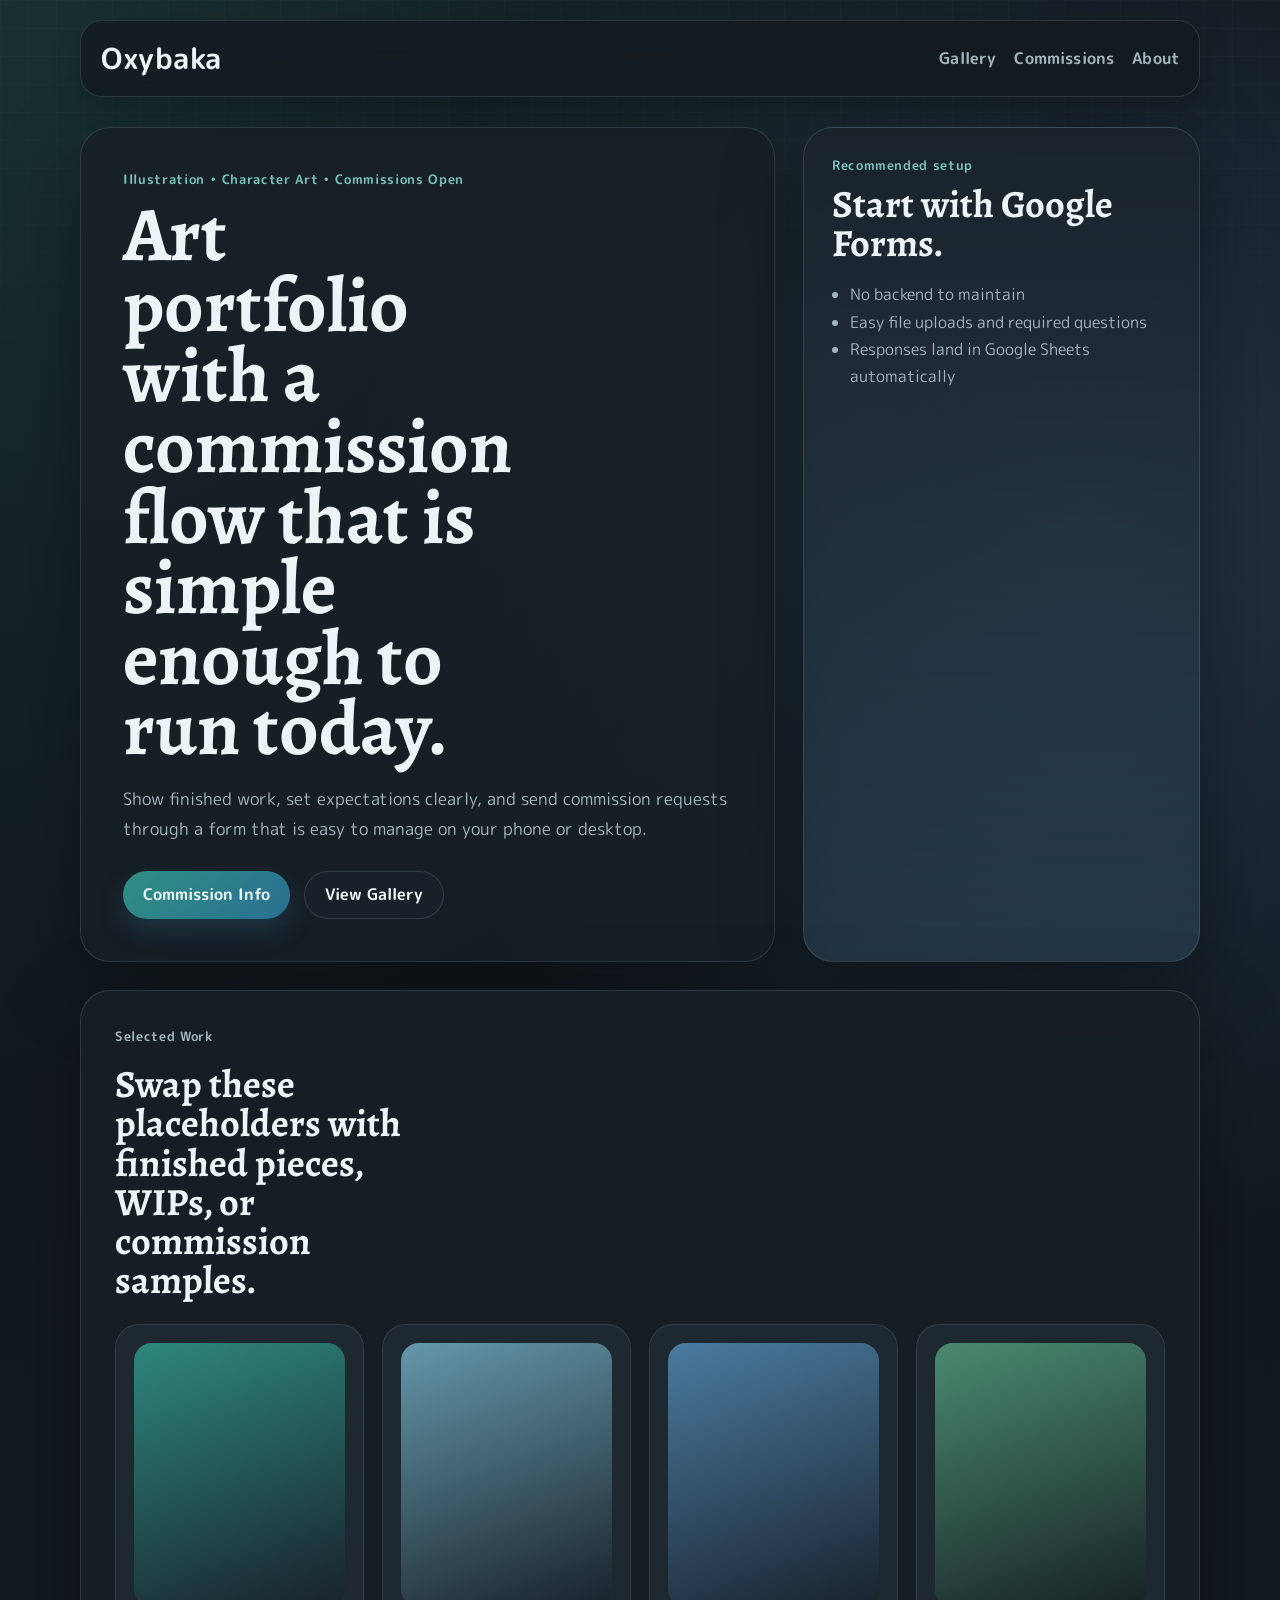
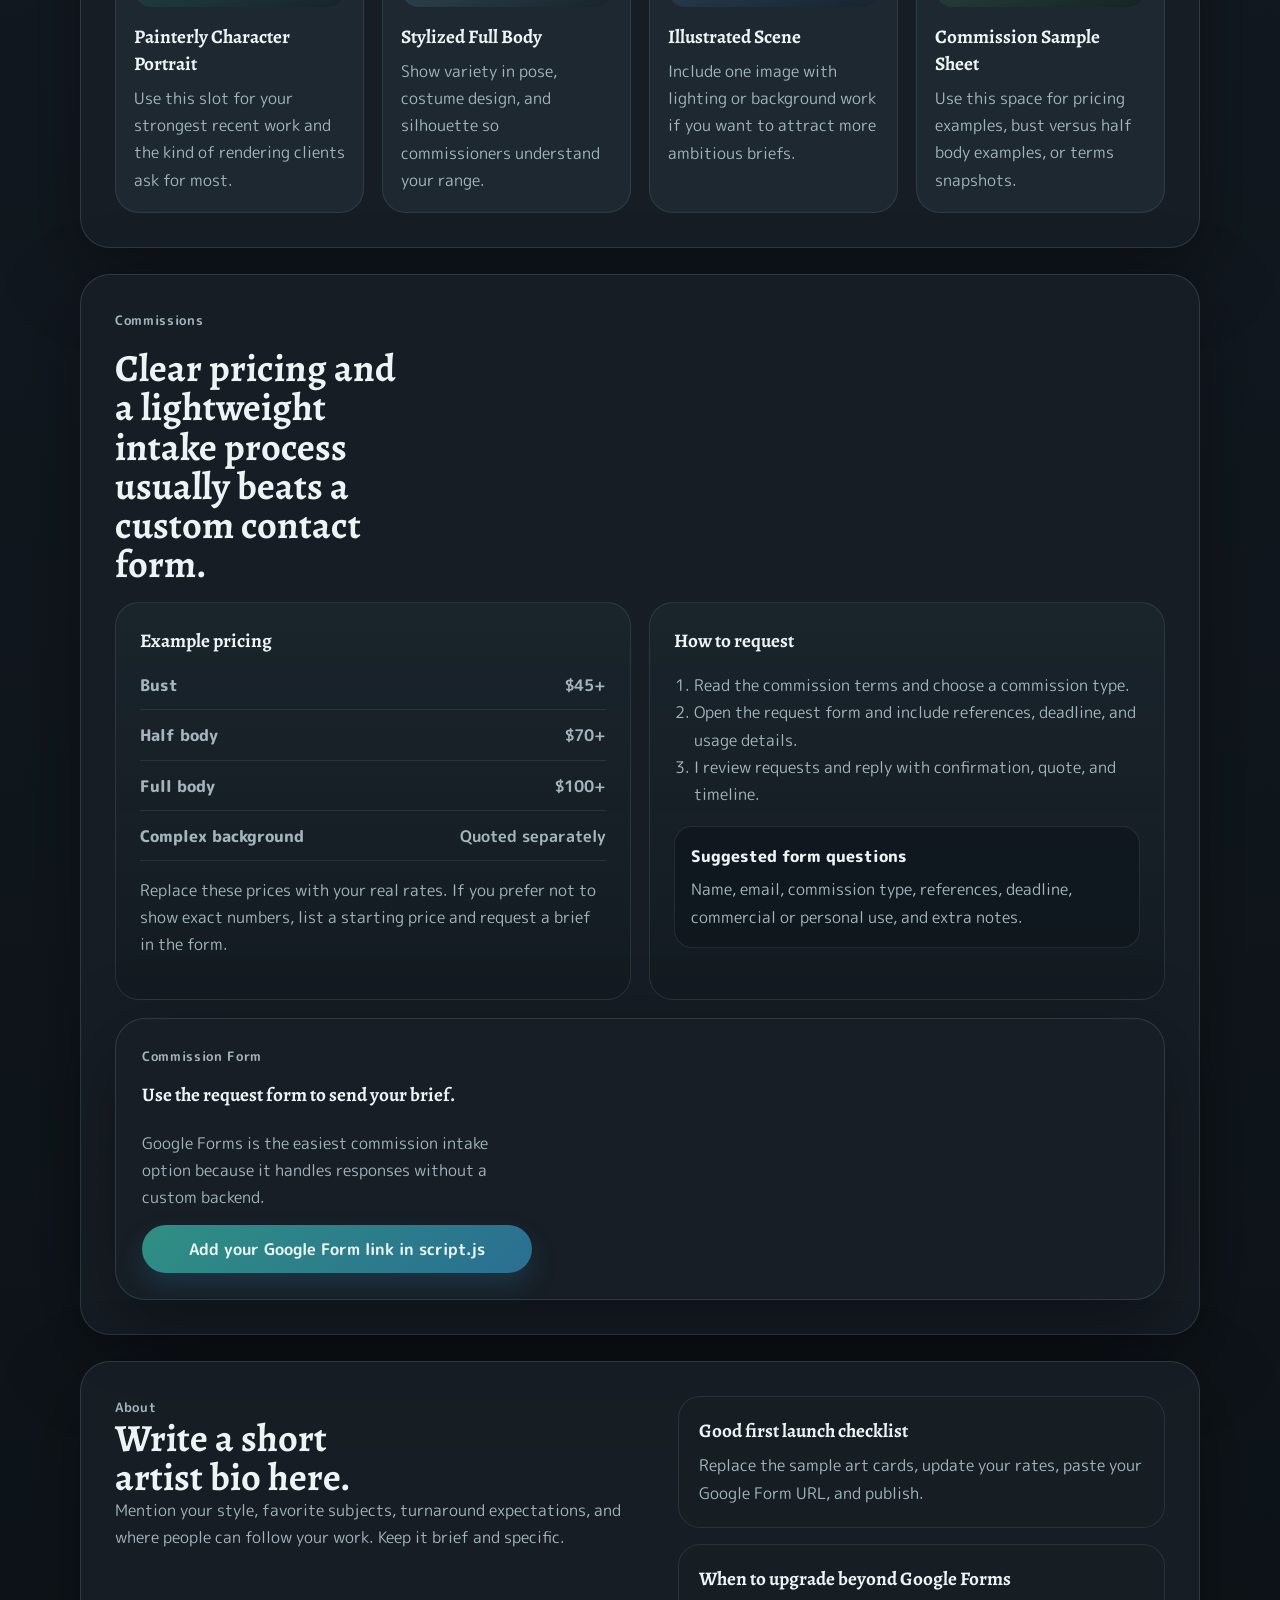
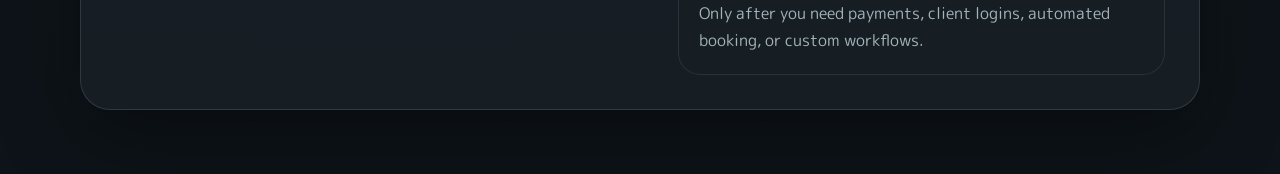
==== index.html @ 85d18ea1 "start" ====
<!DOCTYPE html>
<html lang="en">
  <head>
    <meta charset="UTF-8" />
    <meta name="viewport" content="width=device-width, initial-scale=1.0" />
    <title>Oxybaka Art</title>
    <meta
      name="description"
      content="Illustration portfolio and commission information for Oxybaka Art."
    />
    <link rel="preconnect" href="https://fonts.googleapis.com" />
    <link rel="preconnect" href="https://fonts.gstatic.com" crossorigin />
    <link
      href="https://fonts.googleapis.com/css2?family=Alegreya:wght@500;700&family=M+PLUS+Rounded+1c:wght@400;500;700;800&display=swap"
      rel="stylesheet"
    />
    <link rel="stylesheet" href="styles.css" />
  </head>
  <body>
    <div class="page-shell">
      <header class="site-header">
        <a class="brand" href="#top">Oxybaka</a>
        <nav class="site-nav" aria-label="Primary">
          <a href="#gallery">Gallery</a>
          <a href="#commissions">Commissions</a>
          <a href="#about">About</a>
        </nav>
      </header>

      <main id="top">
        <section class="hero">
          <div class="hero-copy">
            <p class="eyebrow">Illustration • Character Art • Commissions Open</p>
            <h1>Art portfolio with a commission flow that is simple enough to run today.</h1>
            <p class="hero-text">
              Show finished work, set expectations clearly, and send commission requests through a form
              that is easy to manage on your phone or desktop.
            </p>
            <div class="hero-actions">
              <a class="button button-primary" href="#commissions">Commission Info</a>
              <a class="button button-secondary" href="#gallery">View Gallery</a>
            </div>
          </div>
          <aside class="hero-panel">
            <p class="panel-kicker">Recommended setup</p>
            <h2>Start with Google Forms.</h2>
            <ul class="panel-list">
              <li>No backend to maintain</li>
              <li>Easy file uploads and required questions</li>
              <li>Responses land in Google Sheets automatically</li>
            </ul>
          </aside>
        </section>

        <section class="section section-gallery" id="gallery">
          <div class="section-heading">
            <p class="eyebrow">Selected Work</p>
            <h2>Swap these placeholders with finished pieces, WIPs, or commission samples.</h2>
          </div>
          <div class="gallery-grid">
            <article class="art-card accent-coral">
              <div class="art-swatch"></div>
              <h3>Painterly Character Portrait</h3>
              <p>Use this slot for your strongest recent work and the kind of rendering clients ask for most.</p>
            </article>
            <article class="art-card accent-gold">
              <div class="art-swatch"></div>
              <h3>Stylized Full Body</h3>
              <p>Show variety in pose, costume design, and silhouette so commissioners understand your range.</p>
            </article>
            <article class="art-card accent-sky">
              <div class="art-swatch"></div>
              <h3>Illustrated Scene</h3>
              <p>Include one image with lighting or background work if you want to attract more ambitious briefs.</p>
            </article>
            <article class="art-card accent-mint">
              <div class="art-swatch"></div>
              <h3>Commission Sample Sheet</h3>
              <p>Use this space for pricing examples, bust versus half body examples, or terms snapshots.</p>
            </article>
          </div>
        </section>

        <section class="section section-commission" id="commissions">
          <div class="section-heading compact">
            <p class="eyebrow">Commissions</p>
            <h2>Clear pricing and a lightweight intake process usually beats a custom contact form.</h2>
          </div>
          <div class="commission-layout">
            <div class="rates-card">
              <h3>Example pricing</h3>
              <dl class="rates-list">
                <div>
                  <dt>Bust</dt>
                  <dd>$45+</dd>
                </div>
                <div>
                  <dt>Half body</dt>
                  <dd>$70+</dd>
                </div>
                <div>
                  <dt>Full body</dt>
                  <dd>$100+</dd>
                </div>
                <div>
                  <dt>Complex background</dt>
                  <dd>Quoted separately</dd>
                </div>
              </dl>
              <p class="supporting-copy">
                Replace these prices with your real rates. If you prefer not to show exact numbers, list a starting
                price and request a brief in the form.
              </p>
            </div>

            <div class="process-card">
              <h3>How to request</h3>
              <ol class="process-list">
                <li>Read the commission terms and choose a commission type.</li>
                <li>Open the request form and include references, deadline, and usage details.</li>
                <li>I review requests and reply with confirmation, quote, and timeline.</li>
              </ol>
              <div class="terms-box">
                <p class="terms-title">Suggested form questions</p>
                <p>Name, email, commission type, references, deadline, commercial or personal use, and extra notes.</p>
              </div>
            </div>
          </div>

          <div class="form-card">
            <div class="form-copy">
              <p class="eyebrow">Commission Form</p>
              <h3 id="form-title">Use the request form to send your brief.</h3>
              <p id="form-description">
                This site is set up for Google Forms because it is the easiest option to launch and maintain.
              </p>
              <a id="form-link" class="button button-primary" href="#" target="_blank" rel="noreferrer noopener">
                Add your Google Form link in script.js
              </a>
            </div>
            <div class="form-embed-shell" id="form-embed-shell" hidden>
              <iframe
                id="form-embed"
                title="Commission request form"
                loading="lazy"
                referrerpolicy="no-referrer"
              ></iframe>
            </div>
          </div>
        </section>

        <section class="section section-about" id="about">
          <div class="about-copy">
            <p class="eyebrow">About</p>
            <h2>Write a short artist bio here.</h2>
            <p>
              Mention your style, favorite subjects, turnaround expectations, and where people can follow your work.
              Keep it brief and specific.
            </p>
          </div>
          <div class="about-notes">
            <div>
              <h3>Good first launch checklist</h3>
              <p>Replace the sample art cards, update your rates, paste your Google Form URL, and publish.</p>
            </div>
            <div>
              <h3>When to upgrade beyond Google Forms</h3>
              <p>Only after you need payments, client logins, automated booking, or custom workflows.</p>
            </div>
          </div>
        </section>
      </main>
    </div>

    <script src="script.js"></script>
  </body>
</html>
---- styles.css ----
:root {
  --bg: #11161b;
  --bg-deep: #1a232b;
  --surface: rgba(24, 32, 39, 0.84);
  --surface-strong: #1d2831;
  --text: #edf4f6;
  --muted: #a3b4bc;
  --line: rgba(160, 186, 196, 0.18);
  --accent: #2f8f83;
  --accent-dark: #79c0b7;
  --accent-soft: #4f8fb6;
  --sky: #4d7fa5;
  --mint: #4c8f72;
  --gold: #6ca3b7;
  --shadow: 0 24px 80px rgba(0, 0, 0, 0.34);
}

* {
  box-sizing: border-box;
}

html {
  scroll-behavior: smooth;
}

body {
  margin: 0;
  font-family: "M PLUS Rounded 1c", sans-serif;
  color: var(--text);
  background:
    radial-gradient(circle at top left, rgba(47, 143, 131, 0.22), transparent 30%),
    radial-gradient(circle at 85% 15%, rgba(77, 127, 165, 0.28), transparent 24%),
    linear-gradient(180deg, var(--bg) 0%, #121920 45%, #0d1318 100%);
}

body::before {
  content: "";
  position: fixed;
  inset: 0;
  pointer-events: none;
  background-image: linear-gradient(rgba(237, 244, 246, 0.03) 1px, transparent 1px),
    linear-gradient(90deg, rgba(237, 244, 246, 0.03) 1px, transparent 1px);
  background-size: 28px 28px;
  mask-image: linear-gradient(180deg, rgba(0, 0, 0, 0.55), transparent 85%);
}

a {
  color: inherit;
  text-decoration: none;
}

.page-shell {
  width: min(1120px, calc(100% - 32px));
  margin: 0 auto;
  padding: 20px 0 64px;
}

.site-header {
  position: sticky;
  top: 14px;
  z-index: 10;
  display: flex;
  align-items: center;
  justify-content: space-between;
  gap: 20px;
  margin-bottom: 30px;
  padding: 16px 20px;
  border: 1px solid var(--line);
  border-radius: 22px;
  background: rgba(19, 26, 32, 0.82);
  backdrop-filter: blur(16px);
  box-shadow: 0 10px 30px rgba(0, 0, 0, 0.22);
}

.brand,
h1,
h2,
h3 {
  font-family: "Alegreya", serif;
}

.brand {
  font-family: "M PLUS Rounded 1c", sans-serif;
  font-size: 1.8rem;
  font-weight: 700;
  letter-spacing: 0.02em;
  text-transform: none;
}

.site-nav {
  display: flex;
  gap: 18px;
  flex-wrap: wrap;
}

.site-nav a {
  color: var(--muted);
  font-weight: 600;
  letter-spacing: 0.01em;
}

.hero,
.section,
.form-card {
  animation: rise 700ms ease both;
}

.hero {
  display: grid;
  grid-template-columns: minmax(0, 1.4fr) minmax(280px, 0.8fr);
  gap: 28px;
  align-items: stretch;
  margin-bottom: 28px;
}

.hero-copy,
.hero-panel,
.section,
.form-card {
  border: 1px solid var(--line);
  border-radius: 30px;
  background: var(--surface);
  box-shadow: var(--shadow);
}

.hero-copy {
  padding: 42px;
}

.hero-panel {
  padding: 28px;
  background: linear-gradient(180deg, rgba(26, 35, 43, 0.95), rgba(77, 127, 165, 0.22));
}

.eyebrow,
.panel-kicker {
  margin: 0 0 10px;
  text-transform: none;
  letter-spacing: 0.05em;
  font-size: 0.82rem;
  font-weight: 700;
  color: var(--accent-dark);
}

h1 {
  margin: 0;
  font-size: clamp(2.9rem, 6vw, 5.8rem);
  line-height: 0.92;
  font-weight: 700;
  max-width: 10ch;
}

.hero-text,
.panel-list,
.section p,
.supporting-copy,
.process-list,
.rates-list,
.about-notes p {
  color: var(--muted);
  line-height: 1.7;
}

.hero-text {
  max-width: 56ch;
  margin: 20px 0 0;
  font-size: 1.08rem;
}

.hero-actions {
  display: flex;
  gap: 14px;
  flex-wrap: wrap;
  margin-top: 28px;
}

.button {
  display: inline-flex;
  align-items: center;
  justify-content: center;
  min-height: 48px;
  padding: 0 20px;
  border-radius: 999px;
  font-weight: 700;
  font-family: "M PLUS Rounded 1c", sans-serif;
  transition: transform 180ms ease, box-shadow 180ms ease, background 180ms ease;
}

.button:hover {
  transform: translateY(-2px);
}

.button-primary {
  color: #ecf6f4;
  background: linear-gradient(135deg, var(--accent) 0%, #2a6f92 100%);
  box-shadow: 0 12px 24px rgba(42, 111, 146, 0.28);
}

.button-secondary {
  border: 1px solid var(--line);
  background: rgba(26, 35, 43, 0.78);
}

.panel-list {
  margin: 18px 0 0;
  padding-left: 18px;
}

.section {
  margin-top: 26px;
  padding: 34px;
}

.section-heading {
  display: grid;
  gap: 8px;
  margin-bottom: 24px;
}

.section-heading.compact {
  margin-bottom: 18px;
}

h2 {
  margin: 0;
  font-size: clamp(1.9rem, 3vw, 3.2rem);
  line-height: 1.02;
  font-weight: 700;
  max-width: 16ch;
}

.gallery-grid {
  display: grid;
  grid-template-columns: repeat(4, minmax(0, 1fr));
  gap: 18px;
}

.art-card {
  padding: 18px;
  border-radius: 24px;
  background: var(--surface-strong);
  border: 1px solid rgba(160, 186, 196, 0.14);
}

.art-swatch {
  aspect-ratio: 4 / 5;
  border-radius: 18px;
  margin-bottom: 16px;
  background: linear-gradient(160deg, rgba(126, 159, 179, 0.48), rgba(10, 15, 20, 0.36));
}

.accent-coral .art-swatch {
  background: linear-gradient(160deg, rgba(47, 143, 131, 0.92), rgba(18, 28, 34, 0.46));
}

.accent-gold .art-swatch {
  background: linear-gradient(160deg, rgba(108, 163, 183, 0.9), rgba(18, 28, 34, 0.42));
}

.accent-sky .art-swatch {
  background: linear-gradient(160deg, rgba(77, 127, 165, 0.95), rgba(17, 28, 42, 0.4));
}

.accent-mint .art-swatch {
  background: linear-gradient(160deg, rgba(76, 143, 114, 0.95), rgba(14, 26, 21, 0.42));
}

.art-card h3,
.rates-card h3,
.process-card h3,
.form-copy h3,
.about-notes h3 {
  margin: 0 0 8px;
  font-size: 1.2rem;
  font-weight: 700;
}

.art-card p,
.form-copy p,
.about-copy p,
.about-notes p,
.terms-box p {
  margin: 0;
}

.commission-layout {
  display: grid;
  grid-template-columns: repeat(2, minmax(0, 1fr));
  gap: 18px;
  margin-bottom: 18px;
}

.rates-card,
.process-card {
  padding: 24px;
  border-radius: 24px;
  background: linear-gradient(180deg, rgba(27, 37, 45, 0.92), rgba(20, 28, 34, 0.86));
  border: 1px solid rgba(160, 186, 196, 0.14);
}

.rates-list {
  display: grid;
  gap: 12px;
  margin: 18px 0 14px;
}

.rates-list div {
  display: flex;
  align-items: baseline;
  justify-content: space-between;
  gap: 20px;
  padding-bottom: 10px;
  border-bottom: 1px solid rgba(160, 186, 196, 0.12);
}

.rates-list dt {
  font-weight: 800;
}

.rates-list dd {
  margin: 0;
  font-weight: 700;
}

.process-list {
  margin: 18px 0;
  padding-left: 20px;
}

.terms-box {
  padding: 16px;
  border-radius: 18px;
  background: rgba(16, 24, 30, 0.78);
  border: 1px solid rgba(160, 186, 196, 0.12);
}

.terms-title {
  margin-bottom: 6px !important;
  font-weight: 800;
  color: var(--text) !important;
}

.form-card {
  display: grid;
  grid-template-columns: minmax(260px, 0.8fr) minmax(0, 1.2fr);
  gap: 20px;
  padding: 26px;
}

.form-copy {
  display: grid;
  align-content: start;
  gap: 14px;
}

.form-embed-shell {
  min-height: 520px;
  border-radius: 22px;
  overflow: hidden;
  border: 1px solid rgba(160, 186, 196, 0.12);
  background: #172028;
}

.form-embed-shell iframe {
  width: 100%;
  min-height: 520px;
  border: 0;
}

.section-about {
  display: grid;
  grid-template-columns: minmax(0, 1fr) minmax(280px, 0.9fr);
  gap: 22px;
}

.about-notes {
  display: grid;
  gap: 16px;
}

.about-notes > div {
  padding: 20px;
  border-radius: 22px;
  background: rgba(24, 32, 39, 0.82);
  border: 1px solid rgba(160, 186, 196, 0.12);
}

@keyframes rise {
  from {
    opacity: 0;
    transform: translateY(24px);
  }

  to {
    opacity: 1;
    transform: translateY(0);
  }
}

@media (max-width: 960px) {
  .hero,
  .gallery-grid,
  .commission-layout,
  .form-card,
  .section-about {
    grid-template-columns: 1fr;
  }

  .gallery-grid {
    grid-template-columns: repeat(2, minmax(0, 1fr));
  }
}

@media (max-width: 640px) {
  .page-shell {
    width: min(100% - 20px, 1120px);
    padding-top: 12px;
  }

  .site-header,
  .hero-copy,
  .hero-panel,
  .section,
  .form-card {
    border-radius: 24px;
  }

  .site-header {
    position: static;
    align-items: flex-start;
    flex-direction: column;
  }

  .hero-copy,
  .hero-panel,
  .section,
  .form-card {
    padding: 22px;
  }

  h1 {
    font-size: clamp(2.4rem, 15vw, 4rem);
  }

  .gallery-grid {
    grid-template-columns: 1fr;
  }

  .button {
    width: 100%;
  }
}
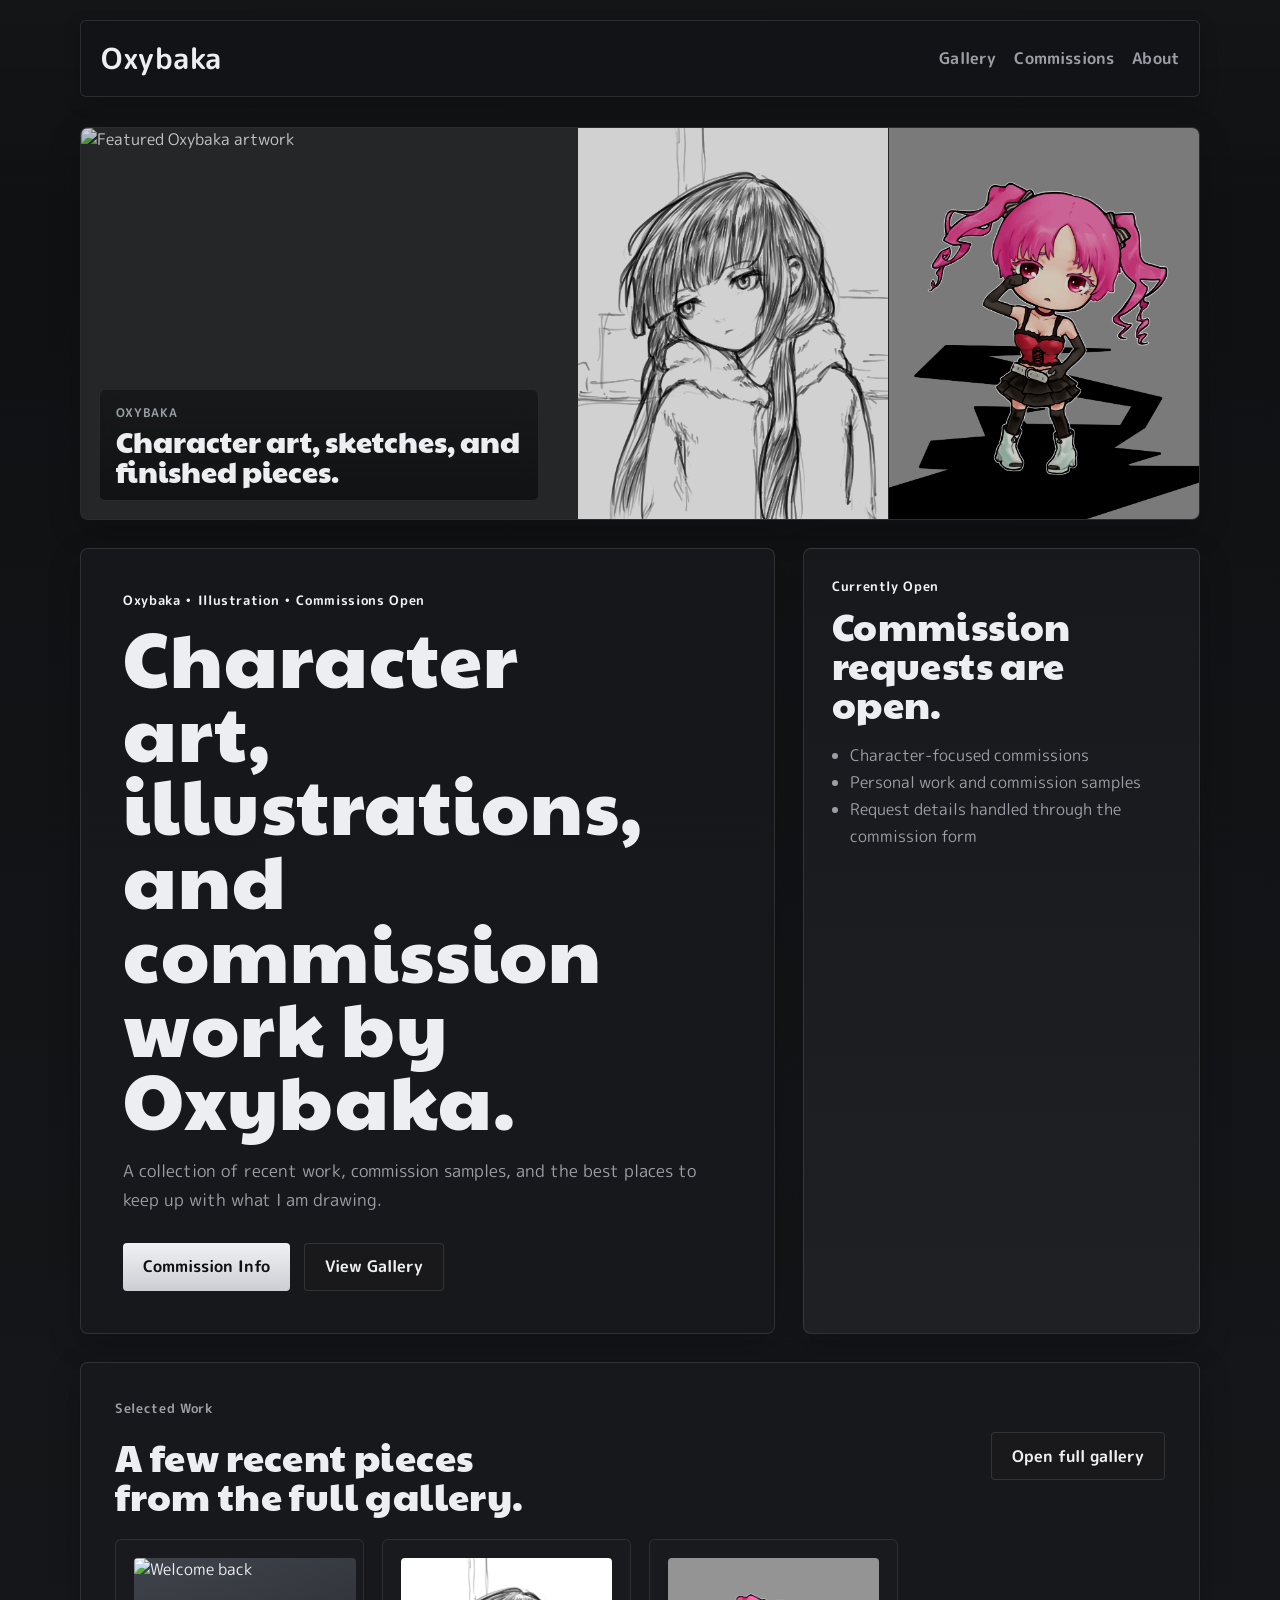
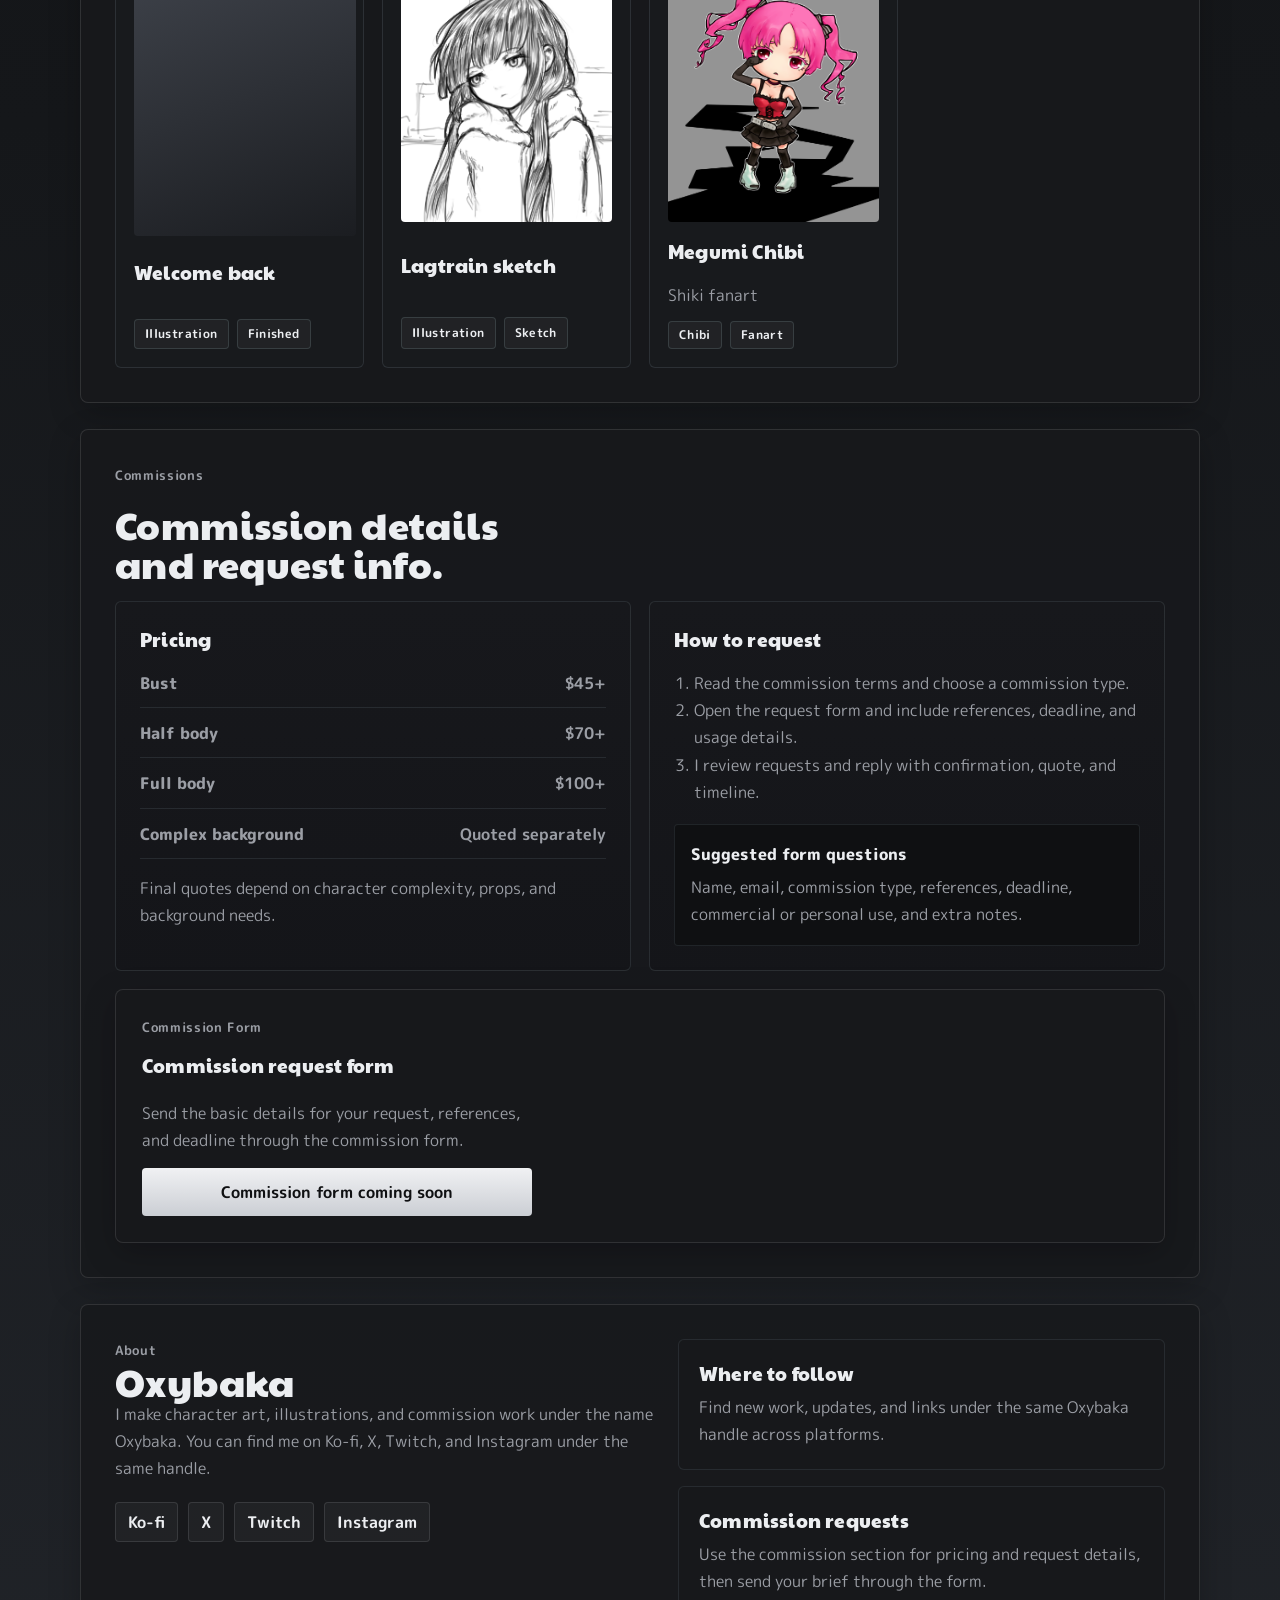
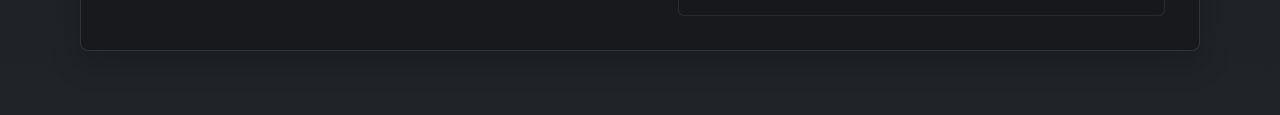
==== commit 8c95b55c: "update" ====
--- a/index.html
+++ b/index.html
@@ -11,7 +11,7 @@
     <link rel="preconnect" href="https://fonts.googleapis.com" />
     <link rel="preconnect" href="https://fonts.gstatic.com" crossorigin />
     <link
-      href="https://fonts.googleapis.com/css2?family=Alegreya:wght@500;700&family=M+PLUS+Rounded+1c:wght@400;500;700;800&display=swap"
+      href="https://fonts.googleapis.com/css2?family=M+PLUS+Rounded+1c:wght@400;500;700;800&family=Paytone+One&display=swap"
       rel="stylesheet"
     />
     <link rel="stylesheet" href="styles.css" />
@@ -21,74 +21,65 @@
       <header class="site-header">
         <a class="brand" href="#top">Oxybaka</a>
         <nav class="site-nav" aria-label="Primary">
-          <a href="#gallery">Gallery</a>
+          <a href="gallery.html">Gallery</a>
           <a href="#commissions">Commissions</a>
           <a href="#about">About</a>
         </nav>
       </header>
 
       <main id="top">
+        <section class="hero-banner" aria-label="Featured artwork banner">
+          <div class="hero-banner-track">
+            <img src="gallery/cleaninnn.png" alt="Featured Oxybaka artwork" class="hero-banner-image hero-banner-image-large" />
+            <img src="gallery/Illustration17(2).png" alt="Lagtrain sketch artwork" class="hero-banner-image" />
+            <img src="gallery/megumi chibi b.png" alt="Megumi Chibi artwork" class="hero-banner-image" />
+          </div>
+          <div class="hero-banner-overlay">
+            <p class="hero-banner-kicker">Oxybaka</p>
+            <p class="hero-banner-title">Character art, sketches, and finished pieces.</p>
+          </div>
+        </section>
+
         <section class="hero">
           <div class="hero-copy">
-            <p class="eyebrow">Illustration • Character Art • Commissions Open</p>
-            <h1>Art portfolio with a commission flow that is simple enough to run today.</h1>
+            <p class="eyebrow">Oxybaka • Illustration • Commissions Open</p>
+            <h1>Character art, illustrations, and commission work by Oxybaka.</h1>
             <p class="hero-text">
-              Show finished work, set expectations clearly, and send commission requests through a form
-              that is easy to manage on your phone or desktop.
+              A collection of recent work, commission samples, and the best places to keep up with what I am drawing.
             </p>
             <div class="hero-actions">
               <a class="button button-primary" href="#commissions">Commission Info</a>
-              <a class="button button-secondary" href="#gallery">View Gallery</a>
+              <a class="button button-secondary" href="gallery.html">View Gallery</a>
             </div>
           </div>
           <aside class="hero-panel">
-            <p class="panel-kicker">Recommended setup</p>
-            <h2>Start with Google Forms.</h2>
+            <p class="panel-kicker">Currently Open</p>
+            <h2>Commission requests are open.</h2>
             <ul class="panel-list">
-              <li>No backend to maintain</li>
-              <li>Easy file uploads and required questions</li>
-              <li>Responses land in Google Sheets automatically</li>
+              <li>Character-focused commissions</li>
+              <li>Personal work and commission samples</li>
+              <li>Request details handled through the commission form</li>
             </ul>
           </aside>
         </section>
 
         <section class="section section-gallery" id="gallery">
-          <div class="section-heading">
+          <div class="section-heading section-heading-split">
             <p class="eyebrow">Selected Work</p>
-            <h2>Swap these placeholders with finished pieces, WIPs, or commission samples.</h2>
+            <h2>A few recent pieces from the full gallery.</h2>
+            <a class="button button-secondary button-inline" href="gallery.html">Open full gallery</a>
           </div>
-          <div class="gallery-grid">
-            <article class="art-card accent-coral">
-              <div class="art-swatch"></div>
-              <h3>Painterly Character Portrait</h3>
-              <p>Use this slot for your strongest recent work and the kind of rendering clients ask for most.</p>
-            </article>
-            <article class="art-card accent-gold">
-              <div class="art-swatch"></div>
-              <h3>Stylized Full Body</h3>
-              <p>Show variety in pose, costume design, and silhouette so commissioners understand your range.</p>
-            </article>
-            <article class="art-card accent-sky">
-              <div class="art-swatch"></div>
-              <h3>Illustrated Scene</h3>
-              <p>Include one image with lighting or background work if you want to attract more ambitious briefs.</p>
-            </article>
-            <article class="art-card accent-mint">
-              <div class="art-swatch"></div>
-              <h3>Commission Sample Sheet</h3>
-              <p>Use this space for pricing examples, bust versus half body examples, or terms snapshots.</p>
-            </article>
-          </div>
+          <div class="gallery-grid" id="gallery-preview" data-gallery-mode="preview"></div>
         </section>
 
         <section class="section section-commission" id="commissions">
           <div class="section-heading compact">
             <p class="eyebrow">Commissions</p>
-            <h2>Clear pricing and a lightweight intake process usually beats a custom contact form.</h2>
+            <h2>Commission details and request info.</h2>
           </div>
           <div class="commission-layout">
             <div class="rates-card">
-              <h3>Example pricing</h3>
+              <h3>Pricing</h3>
               <dl class="rates-list">
                 <div>
                   <dt>Bust</dt>
@@ -107,10 +98,7 @@
                   <dd>Quoted separately</dd>
                 </div>
               </dl>
-              <p class="supporting-copy">
-                Replace these prices with your real rates. If you prefer not to show exact numbers, list a starting
-                price and request a brief in the form.
-              </p>
+              <p class="supporting-copy">Final quotes depend on character complexity, props, and background needs.</p>
             </div>
 
             <div class="process-card">
@@ -132,10 +120,10 @@
               <p class="eyebrow">Commission Form</p>
               <h3 id="form-title">Use the request form to send your brief.</h3>
               <p id="form-description">
-                This site is set up for Google Forms because it is the easiest option to launch and maintain.
+                Send the basic details for your request, references, and deadline through the commission form.
               </p>
               <a id="form-link" class="button button-primary" href="#" target="_blank" rel="noreferrer noopener">
-                Add your Google Form link in script.js
+                Commission form coming soon
               </a>
             </div>
             <div class="form-embed-shell" id="form-embed-shell" hidden>
@@ -152,20 +140,26 @@
         <section class="section section-about" id="about">
           <div class="about-copy">
             <p class="eyebrow">About</p>
-            <h2>Write a short artist bio here.</h2>
+            <h2>Oxybaka</h2>
             <p>
-              Mention your style, favorite subjects, turnaround expectations, and where people can follow your work.
-              Keep it brief and specific.
+              I make character art, illustrations, and commission work under the name Oxybaka. You can find me on
+              Ko-fi, X, Twitch, and Instagram under the same handle.
             </p>
+            <div class="social-links" aria-label="Social links">
+              <a href="https://ko-fi.com/oxybaka" target="_blank" rel="noreferrer noopener">Ko-fi</a>
+              <a href="https://x.com/oxybaka" target="_blank" rel="noreferrer noopener">X</a>
+              <a href="https://www.twitch.tv/oxybaka" target="_blank" rel="noreferrer noopener">Twitch</a>
+              <a href="https://www.instagram.com/oxybaka" target="_blank" rel="noreferrer noopener">Instagram</a>
+            </div>
           </div>
           <div class="about-notes">
             <div>
-              <h3>Good first launch checklist</h3>
-              <p>Replace the sample art cards, update your rates, paste your Google Form URL, and publish.</p>
+              <h3>Where to follow</h3>
+              <p>Find new work, updates, and links under the same Oxybaka handle across platforms.</p>
             </div>
             <div>
-              <h3>When to upgrade beyond Google Forms</h3>
-              <p>Only after you need payments, client logins, automated booking, or custom workflows.</p>
+              <h3>Commission requests</h3>
+              <p>Use the commission section for pricing and request details, then send your brief through the form.</p>
             </div>
           </div>
         </section>
--- a/styles.css
+++ b/styles.css
@@ -1,18 +1,23 @@
 :root {
-  --bg: #11161b;
-  --bg-deep: #1a232b;
-  --surface: rgba(24, 32, 39, 0.84);
-  --surface-strong: #1d2831;
-  --text: #edf4f6;
-  --muted: #a3b4bc;
-  --line: rgba(160, 186, 196, 0.18);
-  --accent: #2f8f83;
-  --accent-dark: #79c0b7;
-  --accent-soft: #4f8fb6;
-  --sky: #4d7fa5;
-  --mint: #4c8f72;
-  --gold: #6ca3b7;
-  --shadow: 0 24px 80px rgba(0, 0, 0, 0.34);
+  --bg: #0f1012;
+  --bg-deep: #1b1d21;
+  --surface: rgba(24, 25, 28, 0.9);
+  --surface-strong: #181a1d;
+  --text: #eceef1;
+  --muted: #9b9ea5;
+  --line: rgba(255, 255, 255, 0.11);
+  --accent: #d7d9de;
+  --accent-dark: #f1f2f4;
+  --accent-soft: #8f949d;
+  --sky: #2a2d33;
+  --mint: #2a2d33;
+  --gold: #2a2d33;
+  --shadow: 0 10px 32px rgba(0, 0, 0, 0.22);
+  --radius-shell: 6px;
+  --radius-panel: 8px;
+  --radius-card: 6px;
+  --radius-media: 4px;
+  --radius-pill: 4px;
 }
 
 * {
@@ -27,10 +32,7 @@
   margin: 0;
   font-family: "M PLUS Rounded 1c", sans-serif;
   color: var(--text);
-  background:
-    radial-gradient(circle at top left, rgba(47, 143, 131, 0.22), transparent 30%),
-    radial-gradient(circle at 85% 15%, rgba(77, 127, 165, 0.28), transparent 24%),
-    linear-gradient(180deg, var(--bg) 0%, #121920 45%, #0d1318 100%);
+  background: linear-gradient(180deg, var(--bg) 0%, #15171a 52%, #202328 100%);
 }
 
 body::before {
@@ -38,10 +40,7 @@
   position: fixed;
   inset: 0;
   pointer-events: none;
-  background-image: linear-gradient(rgba(237, 244, 246, 0.03) 1px, transparent 1px),
-    linear-gradient(90deg, rgba(237, 244, 246, 0.03) 1px, transparent 1px);
-  background-size: 28px 28px;
-  mask-image: linear-gradient(180deg, rgba(0, 0, 0, 0.55), transparent 85%);
+  background: linear-gradient(180deg, rgba(255, 255, 255, 0.025), transparent 30%);
 }
 
 a {
@@ -66,17 +65,17 @@
   margin-bottom: 30px;
   padding: 16px 20px;
   border: 1px solid var(--line);
-  border-radius: 22px;
-  background: rgba(19, 26, 32, 0.82);
+  border-radius: var(--radius-shell);
+  background: rgba(19, 20, 23, 0.84);
   backdrop-filter: blur(16px);
-  box-shadow: 0 10px 30px rgba(0, 0, 0, 0.22);
+  box-shadow: 0 6px 18px rgba(0, 0, 0, 0.18);
 }
 
 .brand,
 h1,
 h2,
 h3 {
-  font-family: "Alegreya", serif;
+  font-family: "Paytone One", sans-serif;
 }
 
 .brand {
@@ -105,6 +104,70 @@
   animation: rise 700ms ease both;
 }
 
+.hero-banner {
+  position: relative;
+  margin-bottom: 28px;
+  border: 1px solid var(--line);
+  border-radius: var(--radius-panel);
+  overflow: hidden;
+  background: #121316;
+  box-shadow: var(--shadow);
+}
+
+.hero-banner-track {
+  display: grid;
+  grid-template-columns: 1.6fr 1fr 1fr;
+  gap: 1px;
+  min-height: 280px;
+  background: rgba(255, 255, 255, 0.08);
+}
+
+.hero-banner-image {
+  width: 100%;
+  height: 100%;
+  min-height: 280px;
+  object-fit: cover;
+  display: block;
+  filter: grayscale(0.08) contrast(1.02) brightness(0.82);
+}
+
+.hero-banner-image-large {
+  min-height: 320px;
+}
+
+.hero-banner-overlay {
+  position: absolute;
+  inset: auto 18px 18px 18px;
+  display: grid;
+  gap: 4px;
+  padding: 14px 16px;
+  max-width: 440px;
+  background: linear-gradient(180deg, rgba(15, 16, 18, 0.58), rgba(15, 16, 18, 0.88));
+  border: 1px solid rgba(255, 255, 255, 0.08);
+  border-radius: var(--radius-card);
+  backdrop-filter: blur(10px);
+}
+
+.hero-banner-kicker,
+.hero-banner-title {
+  margin: 0;
+}
+
+.hero-banner-kicker {
+  font-size: 0.78rem;
+  letter-spacing: 0.08em;
+  text-transform: uppercase;
+  color: var(--muted);
+  font-weight: 700;
+}
+
+.hero-banner-title {
+  color: var(--text);
+  font-family: "Paytone One", sans-serif;
+  font-size: clamp(1.2rem, 2.5vw, 1.8rem);
+  line-height: 1.05;
+}
+
 .hero {
   display: grid;
   grid-template-columns: minmax(0, 1.4fr) minmax(280px, 0.8fr);
@@ -118,7 +181,7 @@
 .section,
 .form-card {
   border: 1px solid var(--line);
-  border-radius: 30px;
+  border-radius: var(--radius-panel);
   background: var(--surface);
   box-shadow: var(--shadow);
 }
@@ -129,7 +192,7 @@
 
 .hero-panel {
   padding: 28px;
-  background: linear-gradient(180deg, rgba(26, 35, 43, 0.95), rgba(77, 127, 165, 0.22));
+  background: linear-gradient(180deg, rgba(24, 25, 28, 0.98), rgba(31, 33, 37, 0.98));
 }
 
 .eyebrow,
@@ -145,8 +208,9 @@
 h1 {
   margin: 0;
   font-size: clamp(2.9rem, 6vw, 5.8rem);
-  line-height: 0.92;
-  font-weight: 700;
+  line-height: 0.96;
+  font-weight: 400;
+  letter-spacing: 0.015em;
   max-width: 10ch;
 }
 
@@ -180,7 +244,7 @@
   justify-content: center;
   min-height: 48px;
   padding: 0 20px;
-  border-radius: 999px;
+  border-radius: var(--radius-pill);
   font-weight: 700;
   font-family: "M PLUS Rounded 1c", sans-serif;
   transition: transform 180ms ease, box-shadow 180ms ease, background 180ms ease;
@@ -191,14 +255,14 @@
 }
 
 .button-primary {
-  color: #ecf6f4;
-  background: linear-gradient(135deg, var(--accent) 0%, #2a6f92 100%);
-  box-shadow: 0 12px 24px rgba(42, 111, 146, 0.28);
+  color: #0f1012;
+  background: linear-gradient(180deg, #f0f1f3 0%, #cbced4 100%);
+  box-shadow: none;
 }
 
 .button-secondary {
   border: 1px solid var(--line);
-  background: rgba(26, 35, 43, 0.78);
+  background: rgba(26, 27, 30, 0.85);
 }
 
 .panel-list {
@@ -215,6 +279,22 @@
   display: grid;
   gap: 8px;
   margin-bottom: 24px;
+}
+
+.section-heading-split {
+  grid-template-columns: minmax(0, 1fr) auto;
+  align-items: end;
+}
+
+.section-heading-split .eyebrow,
+.section-heading-split h2 {
+  grid-column: 1;
+}
+
+.button-inline {
+  grid-column: 2;
+  grid-row: 1 / span 2;
+  align-self: center;
 }
 
 .section-heading.compact {
@@ -225,7 +305,8 @@
   margin: 0;
   font-size: clamp(1.9rem, 3vw, 3.2rem);
   line-height: 1.02;
-  font-weight: 700;
+  font-weight: 400;
+  letter-spacing: 0.01em;
   max-width: 16ch;
 }
 
@@ -236,33 +317,50 @@
 }
 
 .art-card {
+  display: grid;
+  gap: 0;
   padding: 18px;
-  border-radius: 24px;
+  border-radius: var(--radius-card);
   background: var(--surface-strong);
   border: 1px solid rgba(160, 186, 196, 0.14);
 }
 
+.art-card-button {
+  width: 100%;
+  text-align: left;
+  color: inherit;
+  cursor: pointer;
+  font: inherit;
+}
+
+.art-card-button:hover {
+  transform: translateY(-3px);
+  box-shadow: 0 10px 24px rgba(0, 0, 0, 0.18);
+}
+
 .art-swatch {
   aspect-ratio: 4 / 5;
-  border-radius: 18px;
+  border-radius: var(--radius-media);
   margin-bottom: 16px;
-  background: linear-gradient(160deg, rgba(126, 159, 179, 0.48), rgba(10, 15, 20, 0.36));
+  background: linear-gradient(160deg, #3b3f47, #1b1d21);
+  width: 100%;
+  object-fit: cover;
 }
 
 .accent-coral .art-swatch {
-  background: linear-gradient(160deg, rgba(47, 143, 131, 0.92), rgba(18, 28, 34, 0.46));
+  background: linear-gradient(160deg, #3f434b, #1b1d21);
 }
 
 .accent-gold .art-swatch {
-  background: linear-gradient(160deg, rgba(108, 163, 183, 0.9), rgba(18, 28, 34, 0.42));
+  background: linear-gradient(160deg, #4a4f58, #1b1d21);
 }
 
 .accent-sky .art-swatch {
-  background: linear-gradient(160deg, rgba(77, 127, 165, 0.95), rgba(17, 28, 42, 0.4));
+  background: linear-gradient(160deg, #383c45, #17191d);
 }
 
 .accent-mint .art-swatch {
-  background: linear-gradient(160deg, rgba(76, 143, 114, 0.95), rgba(14, 26, 21, 0.42));
+  background: linear-gradient(160deg, #34383f, #15171b);
 }
 
 .art-card h3,
@@ -272,7 +370,34 @@
 .about-notes h3 {
   margin: 0 0 8px;
   font-size: 1.2rem;
+  font-weight: 400;
+  letter-spacing: 0.01em;
+}
+
+.art-card-copy {
+  display: grid;
+  gap: 10px;
+}
+
+.art-card-tags {
+  display: flex;
+  gap: 8px;
+  flex-wrap: wrap;
+  margin-top: 2px;
+}
+
+.art-chip {
+  display: inline-flex;
+  align-items: center;
+  min-height: 28px;
+  padding: 0 10px;
+  border: 1px solid rgba(160, 186, 196, 0.18);
+  background: rgba(255, 255, 255, 0.04);
+  color: var(--text);
+  font-size: 0.78rem;
   font-weight: 700;
+  letter-spacing: 0.03em;
+  border-radius: var(--radius-pill);
 }
 
 .art-card p,
@@ -293,8 +418,8 @@
 .rates-card,
 .process-card {
   padding: 24px;
-  border-radius: 24px;
-  background: linear-gradient(180deg, rgba(27, 37, 45, 0.92), rgba(20, 28, 34, 0.86));
+  border-radius: var(--radius-card);
+  background: linear-gradient(180deg, rgba(24, 25, 28, 0.96), rgba(21, 22, 25, 0.96));
   border: 1px solid rgba(160, 186, 196, 0.14);
 }
 
@@ -329,8 +454,8 @@
 
 .terms-box {
   padding: 16px;
-  border-radius: 18px;
-  background: rgba(16, 24, 30, 0.78);
+  border-radius: var(--radius-media);
+  background: rgba(15, 16, 18, 0.9);
   border: 1px solid rgba(160, 186, 196, 0.12);
 }
 
@@ -355,10 +480,10 @@
 
 .form-embed-shell {
   min-height: 520px;
-  border-radius: 22px;
+  border-radius: var(--radius-card);
   overflow: hidden;
   border: 1px solid rgba(160, 186, 196, 0.12);
-  background: #172028;
+  background: #15171a;
 }
 
 .form-embed-shell iframe {
@@ -378,11 +503,176 @@
   gap: 16px;
 }
 
+.social-links {
+  display: flex;
+  flex-wrap: wrap;
+  gap: 10px;
+  margin-top: 20px;
+}
+
+.social-links a {
+  display: inline-flex;
+  align-items: center;
+  min-height: 40px;
+  padding: 0 12px;
+  border: 1px solid var(--line);
+  border-radius: var(--radius-pill);
+  background: rgba(255, 255, 255, 0.04);
+  color: var(--text);
+  font-weight: 700;
+}
+
 .about-notes > div {
   padding: 20px;
-  border-radius: 22px;
-  background: rgba(24, 32, 39, 0.82);
+  border-radius: var(--radius-card);
+  background: rgba(24, 25, 28, 0.9);
   border: 1px solid rgba(160, 186, 196, 0.12);
+}
+
+.page-shell-gallery {
+  padding-bottom: 80px;
+}
+
+.gallery-hero {
+  display: grid;
+  gap: 20px;
+}
+
+.gallery-intro {
+  margin-top: 6px;
+}
+
+.gallery-actions {
+  display: flex;
+  gap: 14px;
+  flex-wrap: wrap;
+}
+
+.gallery-page-section {
+  display: grid;
+  gap: 20px;
+}
+
+.gallery-filters {
+  display: flex;
+  flex-wrap: wrap;
+  gap: 10px;
+}
+
+.gallery-filter {
+  border: 1px solid rgba(160, 186, 196, 0.18);
+  background: rgba(20, 21, 24, 0.84);
+  color: var(--muted);
+  padding: 10px 14px;
+  min-height: 42px;
+  cursor: pointer;
+  font: inherit;
+  font-weight: 700;
+  letter-spacing: 0.02em;
+  border-radius: var(--radius-pill);
+}
+
+.gallery-filter.is-active {
+  color: var(--text);
+  background: rgba(236, 238, 241, 0.1);
+  border-color: rgba(255, 255, 255, 0.22);
+}
+
+.gallery-page-meta {
+  display: grid;
+  gap: 8px;
+}
+
+.gallery-note {
+  max-width: 64ch;
+}
+
+.gallery-grid-full {
+  display: block;
+  column-count: 3;
+  column-gap: 18px;
+}
+
+.gallery-grid-full .art-card {
+  break-inside: avoid;
+  margin-bottom: 18px;
+}
+
+.gallery-grid-full .art-swatch {
+  aspect-ratio: auto;
+  height: auto;
+}
+
+.gallery-grid-full .art-card-button {
+  display: inline-grid;
+}
+
+.gallery-grid-full .art-card:nth-child(3n + 1) .art-swatch:not(img) {
+  min-height: 340px;
+}
+
+.gallery-grid-full .art-card:nth-child(3n + 2) .art-swatch:not(img) {
+  min-height: 260px;
+}
+
+.gallery-grid-full .art-card:nth-child(3n) .art-swatch:not(img) {
+  min-height: 420px;
+}
+
+.lightbox {
+  width: min(1100px, calc(100% - 24px));
+  padding: 16px;
+  border: 1px solid rgba(160, 186, 196, 0.16);
+  border-radius: var(--radius-panel);
+  background: rgba(16, 17, 20, 0.98);
+  color: var(--text);
+}
+
+.lightbox::backdrop {
+  background: rgba(6, 7, 9, 0.82);
+  backdrop-filter: blur(8px);
+}
+
+.lightbox-figure {
+  margin: 0;
+  display: grid;
+  gap: 14px;
+}
+
+.lightbox img {
+  width: 100%;
+  max-height: 78vh;
+  object-fit: contain;
+  border-radius: var(--radius-media);
+  background: rgba(24, 25, 28, 0.95);
+}
+
+.lightbox-caption {
+  display: grid;
+  gap: 6px;
+}
+
+.lightbox-caption h2 {
+  max-width: none;
+  font-size: clamp(1.7rem, 4vw, 2.4rem);
+}
+
+.lightbox-caption p {
+  margin: 0;
+  color: var(--muted);
+}
+
+.lightbox-close {
+  margin-left: auto;
+  margin-bottom: 12px;
+  display: inline-flex;
+  border: 1px solid var(--line);
+  border-radius: var(--radius-pill);
+  background: rgba(25, 26, 29, 0.94);
+  color: var(--text);
+  padding: 10px 16px;
+  cursor: pointer;
+  font: inherit;
 }
 
 @keyframes rise {
@@ -398,6 +688,7 @@
 }
 
 @media (max-width: 960px) {
+  .hero-banner-track,
   .hero,
   .gallery-grid,
   .commission-layout,
@@ -406,8 +697,27 @@
     grid-template-columns: 1fr;
   }
 
+  .hero-banner-image,
+  .hero-banner-image-large {
+    min-height: 220px;
+  }
+
   .gallery-grid {
     grid-template-columns: repeat(2, minmax(0, 1fr));
+  }
+
+  .section-heading-split {
+    grid-template-columns: 1fr;
+  }
+
+  .button-inline {
+    grid-column: 1;
+    grid-row: auto;
+    justify-self: start;
+  }
+
+  .gallery-grid-full {
+    column-count: 2;
   }
 }
 
@@ -418,11 +728,12 @@
   }
 
   .site-header,
+  .hero-banner,
   .hero-copy,
   .hero-panel,
   .section,
   .form-card {
-    border-radius: 24px;
+    border-radius: var(--radius-panel);
   }
 
   .site-header {
@@ -438,6 +749,11 @@
     padding: 22px;
   }
 
+  .hero-banner-overlay {
+    inset: auto 12px 12px 12px;
+    padding: 12px;
+  }
+
   h1 {
     font-size: clamp(2.4rem, 15vw, 4rem);
   }
@@ -446,6 +762,10 @@
     grid-template-columns: 1fr;
   }
 
+  .gallery-grid-full {
+    column-count: 1;
+  }
+
   .button {
     width: 100%;
   }
